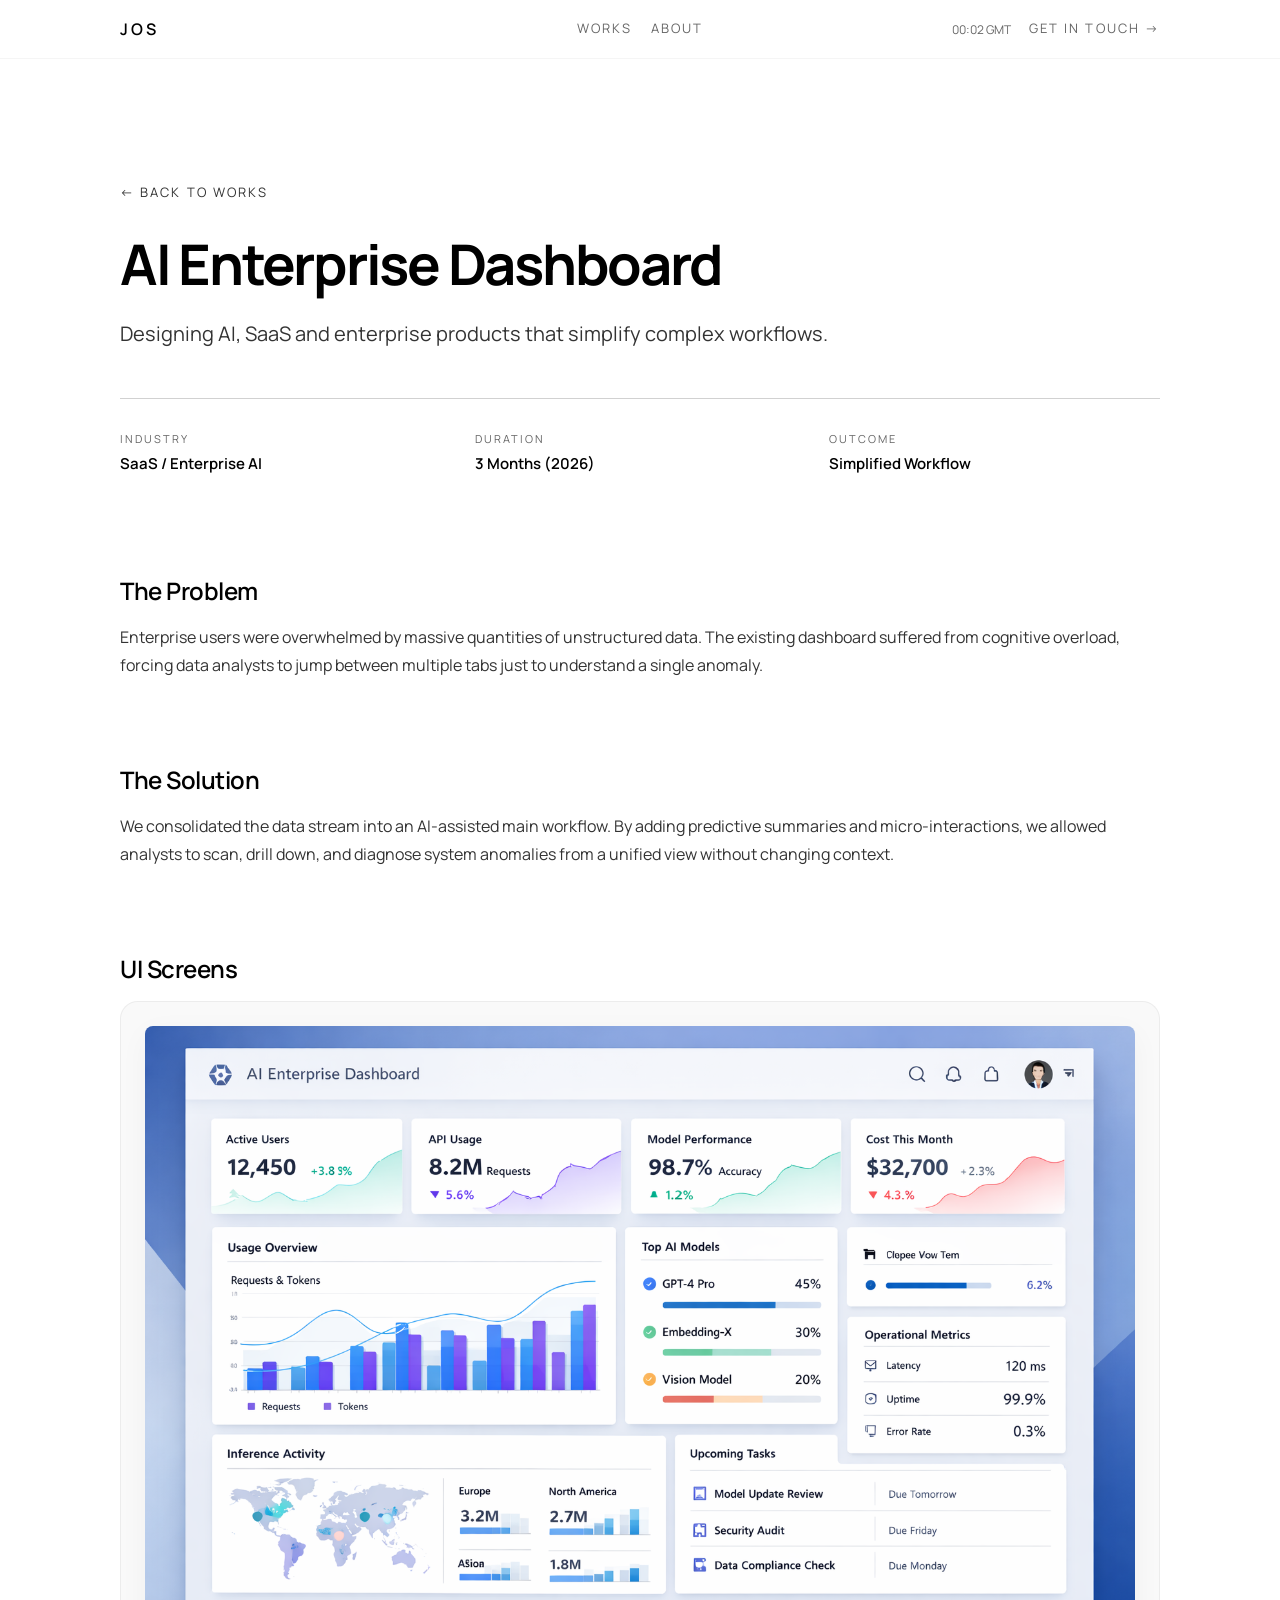
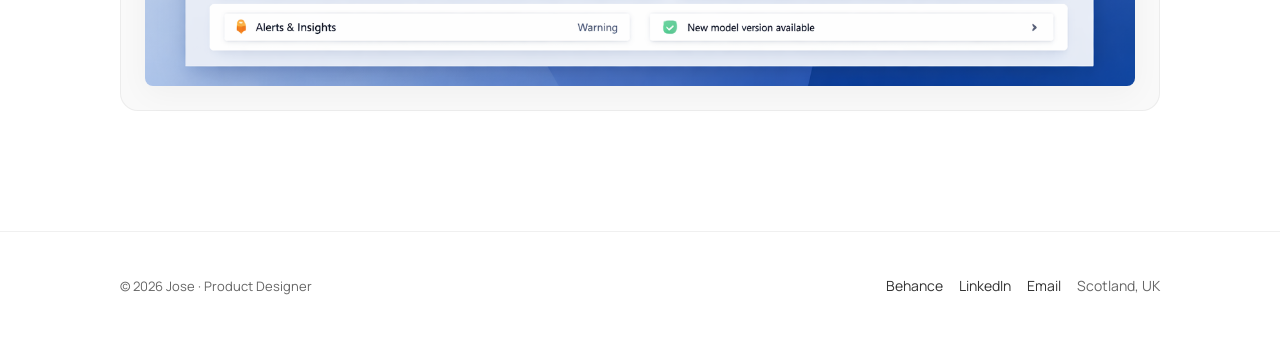
==== project_detail.html @ 350174ec "update: fixed layout and styles" ====
<!DOCTYPE html>
<html lang="en">
<head>
  <meta charset="UTF-8" />
  <meta name="viewport" content="width=device-width, initial-scale=1.0" />
  <title>Project Detail | Jos</title>
  
  <!-- Manrope font -->
  <link rel="preconnect" href="https://fonts.googleapis.com">
  <link rel="preconnect" href="https://fonts.gstatic.com" crossorigin>
  <link href="https://fonts.googleapis.com/css2?family=Manrope:wght@300;400;500;600;700;800&display=swap" rel="stylesheet">
  
  <link rel="stylesheet" href="style.css"/>
</head>
<body>

  <div class="cursor"></div>

  <!-- NAVIGATION -->
  <header class="site-header">
    <nav class="nav">
      <a href="index.html" class="nav__brand">JOS</a>
      <div class="nav__center">
        <a href="index.html#works" class="nav-link">WORKS</a>
        <a href="index.html#about" class="nav-link">ABOUT</a>
      </div>
      <div class="nav__right">
        <span class="nav__time" id="nav-time">18:53 GMT</span>
        <a href="index.html#contact" class="nav-link nav__cta">GET IN TOUCH →</a>
      </div>
    </nav>
  </header>

  <main>
    <!-- PROJECT HERO -->
    <section class="section" style="padding-top: 180px; padding-bottom: 40px;">
      <div class="container">
        <a href="index.html#works" style="font-size: 13px; text-transform: uppercase; letter-spacing: 0.16em; text-decoration: none; color: #333; display: inline-block; margin-bottom: 24px;">← Back to Works</a>
        
        <h1 style="font-size: clamp(36px, 6vw, 56px); font-weight: 700; letter-spacing: -0.04em; margin: 0 0 16px 0;">AI Enterprise Dashboard</h1>
        <p style="font-size: clamp(16px, 2.5vw, 20px); line-height: 1.6; color: #333; max-width: 720px; margin: 0 0 48px 0;">Designing AI, SaaS and enterprise products that simplify complex workflows.</p>
        
        <!-- Project Details Grid -->
        <div style="display: grid; grid-template-columns: repeat(auto-fit, minmax(150px, 1fr)); gap: 24px; border-top: 1px solid rgba(0,0,0,0.18); padding-top: 32px;">
          <div>
            <p style="font-size: 11px; text-transform: uppercase; letter-spacing: 0.18em; color: #666; margin: 0 0 6px 0;">INDUSTRY</p>
            <strong style="font-size: 15px; font-weight: 600;">SaaS / Enterprise AI</strong>
          </div>
          <div>
            <p style="font-size: 11px; text-transform: uppercase; letter-spacing: 0.18em; color: #666; margin: 0 0 6px 0;">DURATION</p>
            <strong style="font-size: 15px; font-weight: 600;">3 Months (2026)</strong>
          </div>
          <div>
            <p style="font-size: 11px; text-transform: uppercase; letter-spacing: 0.18em; color: #666; margin: 0 0 6px 0;">OUTCOME</p>
            <strong style="font-size: 15px; font-weight: 600;">Simplified Workflow</strong>
          </div>
        </div>
      </div>
    </section>

    <!-- CASE STUDY CONTENT -->
    <section class="section" style="padding-top: 40px;">
      <div class="container" style="max-width: var(--max-width); display: flex; flex-direction: column; gap: 48px; align-items: flex-start;">
        
        <div>
          <h2 style="font-size: 24px; font-weight: 600; letter-spacing: -0.02em; margin-bottom: 16px;">The Problem</h2>
          <p style="font-size: 16px; line-height: 1.75; color: #333;">Enterprise users were overwhelmed by massive quantities of unstructured data. The existing dashboard suffered from cognitive overload, forcing data analysts to jump between multiple tabs just to understand a single anomaly.</p>
        </div>

        <div>
          <h2 style="font-size: 24px; font-weight: 600; letter-spacing: -0.02em; margin-bottom: 16px;">The Solution</h2>
          <p style="font-size: 16px; line-height: 1.75; color: #333;">We consolidated the data stream into an AI-assisted main workflow. By adding predictive summaries and micro-interactions, we allowed analysts to scan, drill down, and diagnose system anomalies from a unified view without changing context.</p>
        </div>

        <div>
          <h2 style="font-size: 24px; font-weight: 600; letter-spacing: -0.02em; margin-bottom: 16px;">UI Screens</h2>
          <div style="background: #f9f9f9; padding: 24px; border-radius: 18px; border: 1px solid rgba(0,0,0,0.05); margin-top: 16px;">
            <img src="images/Copilot_20260717_152650.png" alt="UI Screen Layout" style="width: 100%; height: auto; display: block; border-radius: 8px; box-shadow: 0 8px 30px rgba(0,0,0,0.04);">
          </div>
        </div>

      </div>
    </section>
  </main>

  <!-- FOOTER -->
  <footer class="footer">
    <div class="container footer__inner">
      <p class="footer__text">© 2026 Jose · Product Designer</p>
      <div class="footer__social">
        <a href="#" class="footer__link">Behance</a>
        <a href="#" class="footer__link">LinkedIn</a>
        <a href="mailto:fxjoselin@gmail.com" class="footer__link">Email</a>
        <span class="footer__country">Scotland, UK</span>
      </div>
    </div>
  </footer>

  <script src="script.js"></script>
</body>
</html>
---- style.css ----
/* --------------------------------------------------
   ROOT VARIABLES — High Contrast + Gray Accents
-------------------------------------------------- */
:root {
  --bg: #ffffff;
  --text-primary: #000000;
  --text-secondary: #333333;
  --text-muted: #666666;
  --border: rgba(0, 0, 0, 0.08);
  --border-strong: rgba(0, 0, 0, 0.18);
  --card: #ffffff;

  --radius-card: 18px;
  --radius-pill: 999px;

  --shadow-soft: 0 18px 40px rgba(0, 0, 0, 0.08);

  --max-width: 1200px;
  --pad-desktop: 80px;
  --pad-tablet: 48px;
  --pad-mobile: 24px;

  --transition-fast: 160ms ease-out;
  --transition-med: 260ms ease-out;
}

/* --------------------------------------------------
   BASE
-------------------------------------------------- */
*,
*::before,
*::after {
  box-sizing: border-box;
}

html {
  scroll-behavior: smooth;
}

body {
  margin: 0;
  font-family: "Manrope", system-ui, sans-serif;
  background-color: var(--bg);
  color: var(--text-primary);
  -webkit-font-smoothing: antialiased;
}

/* --------------------------------------------------
   CUSTOM CURSOR
-------------------------------------------------- */
.cursor {
  position: fixed;
  width: 22px;
  height: 22px;
  border-radius: 50%;
  border: 1px solid rgba(0, 0, 0, 0.4);
  pointer-events: none;
  transform: translate(-50%, -50%);
  transition: transform 0.12s ease-out, width 0.12s ease-out, height 0.12s ease-out, border 0.12s ease-out;
  z-index: 9999;
  mix-blend-mode: difference;
}

/* --------------------------------------------------
   LAYOUT
-------------------------------------------------- */
.container {
  max-width: var(--max-width);
  margin: 0 auto;
  padding: 0 var(--pad-desktop);
}

.section {
  padding: 120px 0;
}

/* --------------------------------------------------
   NAVIGATION
-------------------------------------------------- */
.site-header {
  position: fixed;
  top: 0;
  left: 0;
  right: 0;
  background-color: rgba(255, 255, 255, 0.9);
  backdrop-filter: blur(16px);
  border-bottom: 1px solid rgba(0, 0, 0, 0.04);
  z-index: 1000;
}

.nav {
  max-width: var(--max-width);
  margin: 0 auto;
  padding: 18px var(--pad-desktop);
  display: flex;
  align-items: center;
  justify-content: space-between;
  position: relative;
}

.nav__center,
.nav__right {
  display: flex;
  align-items: center;
  gap: 18px;
}

.nav__center {
  position: absolute;
  left: 50%;
  top: 50%;
  transform: translate(-50%, -50%);
}

.nav__brand {
  font-size: 16px;
  font-weight: 600;
  letter-spacing: 0.18em;
  text-transform: uppercase;
  text-decoration: none;
  color: var(--text-primary);
}

.nav-link {
  font-size: 13px;
  letter-spacing: 0.16em;
  text-transform: uppercase;
  text-decoration: none;
  color: var(--text-muted);
  position: relative;
  padding-bottom: 2px;
  transition: color var(--transition-fast);
}

.nav-link::after {
  content: "";
  position: absolute;
  left: 0;
  bottom: -4px;
  width: 0;
  height: 1px;
  background-color: var(--text-primary);
  transition: width var(--transition-med);
}

.nav-link:hover {
  color: var(--text-primary);
}

.nav-link:hover::after {
  width: 100%;
}

.nav-link--cta {
  color: var(--text-primary);
}

.nav__time {
  font-size: 12px;
  color: var(--text-muted);
}

/* Mobile Dropdown Custom Adjustments */
.nav__toggle {
  display: none;
  width: 40px;
  height: 40px;
  border-radius: 999px;
  border: 1px solid var(--border);
  background-color: transparent;
  align-items: center;
  justify-content: center;
  gap: 6px;
  flex-direction: column;
  cursor: pointer;
  transition: border-color var(--transition-fast), transform var(--transition-fast);
}

.nav__toggle:hover {
  border-color: rgba(0, 0, 0, 0.3);
}

.nav__toggle span {
  width: 18px;
  height: 2px;
  background-color: var(--text-primary);
  transition: transform var(--transition-fast), opacity var(--transition-fast);
}

.nav__toggle--open span:first-child {
  transform: translateY(7px) rotate(45deg);
}

.nav__toggle--open span:nth-child(2) {
  opacity: 0;
}

.nav__toggle--open span:last-child {
  transform: translateY(-7px) rotate(-45deg);
}

/* FIXED DROPDOWN POSITION & BACKGROUND FIX */
.nav__overlay {
  position: absolute;
  top: 100%;
  left: 0;
  right: 0;
  background-color: #ffffff;
  border-bottom: 1px solid rgba(0, 0, 0, 0.08);
  box-shadow: 0 15px 30px rgba(0, 0, 0, 0.06);
  opacity: 0;
  pointer-events: none;
  transform: translateY(-10px);
  transition: opacity var(--transition-med), transform var(--transition-med);
  z-index: 1000;
  display: flex;
  align-items: center;
  justify-content: center;
  padding: 40px var(--pad-mobile);
}

.nav__overlay--open {
  opacity: 1;
  pointer-events: auto;
  transform: translateY(0);
}

.nav__overlay ul {
  list-style: none;
  padding: 0;
  margin: 0;
  display: flex;
  flex-direction: column;
  gap: 20px;
  text-align: center;
}

.nav__overlay li a {
  display: inline-block;
  font-size: 14px;
  font-weight: 700;
  letter-spacing: 0.28em;
  text-transform: uppercase;
  text-decoration: none;
  color: var(--text-primary);
  padding: 8px 14px;
}

.nav__overlay li a:hover {
  color: var(--text-secondary);
}

@media (max-width: 1024px) {
  .nav { padding: 18px var(--pad-tablet); }
}

@media (max-width: 768px) {
  .nav { padding: 18px var(--pad-mobile); }
  .nav__center, .nav__time, .nav__cta { display: none; }
  .nav__toggle { display: flex; }
  .nav__right { gap: 12px; }
}

/* --------------------------------------------------
   HERO
-------------------------------------------------- */
.hero {
  padding-top: 160px;
}

.hero__grid {
  display: flex;
  flex-direction: column;
  gap: 24px;
  align-items: center;
}

.hero__content {
  text-align: center;
}

.hero__title {
  font-size: clamp(72px, 10vw, 96px);
  font-weight: 800;
  letter-spacing: -0.06em;
  margin: 0;
  text-transform: uppercase;
  color: var(--text-primary);
}

.hero__role {
  font-size: 24px;
  font-weight: 500;
  color: var(--text-secondary);
  margin: -6px 0 0 0;
}

.hero__subtitle {
  font-size: 18px;
  line-height: 1.7;
  color: var(--text-secondary);
  max-width: 520px;
  margin-top: 12px;
}

/* --------------------------------------------------
   PROJECT CARDS BELOW HERO
-------------------------------------------------- */
.works__grid {
  display: grid;
  grid-template-columns: repeat(2, minmax(0, 1fr));
  gap: 24px;
}

.work-card-wrapper {
  text-decoration: none;
  color: inherit;
  display: block;
}

.work-card {
  background-color: var(--card);
  border-radius: var(--radius-card);
  border: 1px solid var(--border);
  padding: 0;
  box-shadow: var(--shadow-soft);
  transition: transform var(--transition-med), box-shadow var(--transition-med);
}

.work-card-wrapper:hover .work-card {
  transform: translateY(-6px);
  box-shadow: 0 24px 60px rgba(0, 0, 0, 0.12);
}

.work-card__meta {
  padding: 16px;
}

.work-card__title {
  font-size: 16px;
  font-weight: 600;
}

.work-card__footer {
  padding: 0 16px 16px;
}

.work-card__tag {
  display: inline-block;
  font-size: 12px;
  text-transform: uppercase;
  letter-spacing: 0.16em;
  color: var(--text-muted);
}

.work-card__image-wrapper {
  border-radius: 14px;
  overflow: hidden;
  margin: 0 16px;
}

.work-card__image {
  display: block;
  width: 100%;
  height: 280px;
  object-fit: cover;
  filter: grayscale(0.7);
  transition: transform var(--transition-med), filter var(--transition-med);
}

.work-card-wrapper:hover .work-card__image {
  transform: scale(1.03);
  filter: grayscale(0);
}

/* --------------------------------------------------
   ABOUT SECTION
-------------------------------------------------- */
.about__grid {
  display: grid;
  grid-template-columns: 5fr 7fr;
  gap: 64px;
}

.about__portrait-card {
  background-color: var(--card);
  border-radius: var(--radius-card);
  border: 1px solid var(--border);
  padding: 1px;
  box-shadow: var(--shadow-soft);
}

.about__portrait {
  width: 100%;
  height: 420px;
  object-fit: cover;
  border-radius: 14px;
}

.about__label {
  font-size: 13px;
  letter-spacing: 0.18em;
  text-transform: uppercase;
  color: var(--text-muted);
}

.about__title {
  font-size: 28px;
  font-weight: 600;
  letter-spacing: -0.02em;
  margin: 12px 0;
}

.about__body {
  font-size: 16px;
  line-height: 1.7;
  color: var(--text-secondary);
  max-width: 520px;
}

.about__link {
  display: inline-block;
  margin-top: 16px;
  font-size: 14px;
  text-decoration: none;
  text-transform: uppercase;
  letter-spacing: 0.16em;
  color: var(--text-primary);
}

.about__meta-row {
  display: flex;
  gap: 48px;
  margin-top: 32px;
}

.about__meta-block {
  flex: 1;
}

.about__meta-label {
  font-size: 13px;
  text-transform: uppercase;
  letter-spacing: 0.16em;
  color: var(--text-muted);
  margin-bottom: 8px;
}

.about__meta-list {
  list-style: none;
  padding: 0;
  margin: 0;
}

.about__meta-list li {
  font-size: 15px;
  color: var(--text-secondary);
  margin-bottom: 4px;
}

@media (max-width: 800px) {
  .about__grid { grid-template-columns: 1fr; }
  .about__meta-row { flex-direction: column; gap: 20px; }
}

/* --------------------------------------------------
   CONTACT & BUTTONS
-------------------------------------------------- */
.contact__grid {
  display: grid;
  grid-template-columns: 6fr 6fr;
  gap: 64px;
  align-items: center;
}

.contact__title {
  font-size: 32px;
  font-weight: 600;
  letter-spacing: -0.02em;
}

.contact__right {
  display: flex;
  justify-content: center;
}

.btn {
  display: inline-flex;
  align-items: center;
  justify-content: center;
  height: 48px;
  padding: 0 26px;
  border-radius: var(--radius-pill);
  font-size: 13px;
  font-weight: 600;
  letter-spacing: 0.16em;
  text-transform: uppercase;
  background-color: var(--text-primary);
  color: #ffffff;
  text-decoration: none;
  transition: transform var(--transition-med), box-shadow var(--transition-med);
}

.btn:hover {
  transform: translateY(-3px);
  box-shadow: 0 24px 60px rgba(0, 0, 0, 0.22);
}

@media (max-width: 800px) {
  .contact__grid { grid-template-columns: 1fr; gap: 32px; }
}

/* --------------------------------------------------
   FOOTER
-------------------------------------------------- */
.footer {
  border-top: 1px solid rgba(0, 0, 0, 0.06);
  padding: 32px 0;
}

.footer__inner {
  display: flex;
  align-items: center;
  justify-content: space-between;
}

.footer__text {
  font-size: 13px;
  color: var(--text-muted);
}

.footer__social {
  display: flex;
  gap: 16px;
  align-items: center;
}

.footer__link {
  font-size: 14px;
  color: var(--text-secondary);
  text-decoration: none;
}

.footer__link:hover {
  color: var(--text-primary);
}

.footer__country {
  font-size: 14px;
  color: var(--text-muted);
}

.footer__top {
  border-radius: var(--radius-pill);
  border: 1px solid var(--border);
  background-color: transparent;
  color: var(--text-secondary);
  font-size: 13px;
  letter-spacing: 0.16em;
  text-transform: uppercase;
  padding: 8px 16px;
  cursor: pointer;
}

.footer__top:hover {
  border-color: var(--border-strong);
  background-color: rgba(0, 0, 0, 0.04);
}

@media (max-width: 768px) {
  .footer__inner { flex-direction: column; align-items: flex-start; gap: 16px; }
}

/* --------------------------------------------------
   ANIMATION INITIAL STATES
-------------------------------------------------- */
[data-animate="section"] .fade-up,
[data-animate="section"] .fade-in,
[data-animate="section"] .image-reveal {
  opacity: 0;
  transform: translateY(24px);
}

[data-animate="section"] .image-reveal img {
  transform: scale(1.03);
}

/* --------------------------------------------------
   RESPONSIVE CONTAINERS
-------------------------------------------------- */
@media (max-width: 1024px) {
  .container { padding: 0 var(--pad-tablet); }
  .works__grid { grid-template-columns: 1fr; }
}
@media (max-width: 768px) {
  .container { padding: 0 var(--pad-mobile); }
  .section { padding: 100px 0; }
}
@media (max-width: 480px) {
  .hero__title { font-size: 64px; }
}
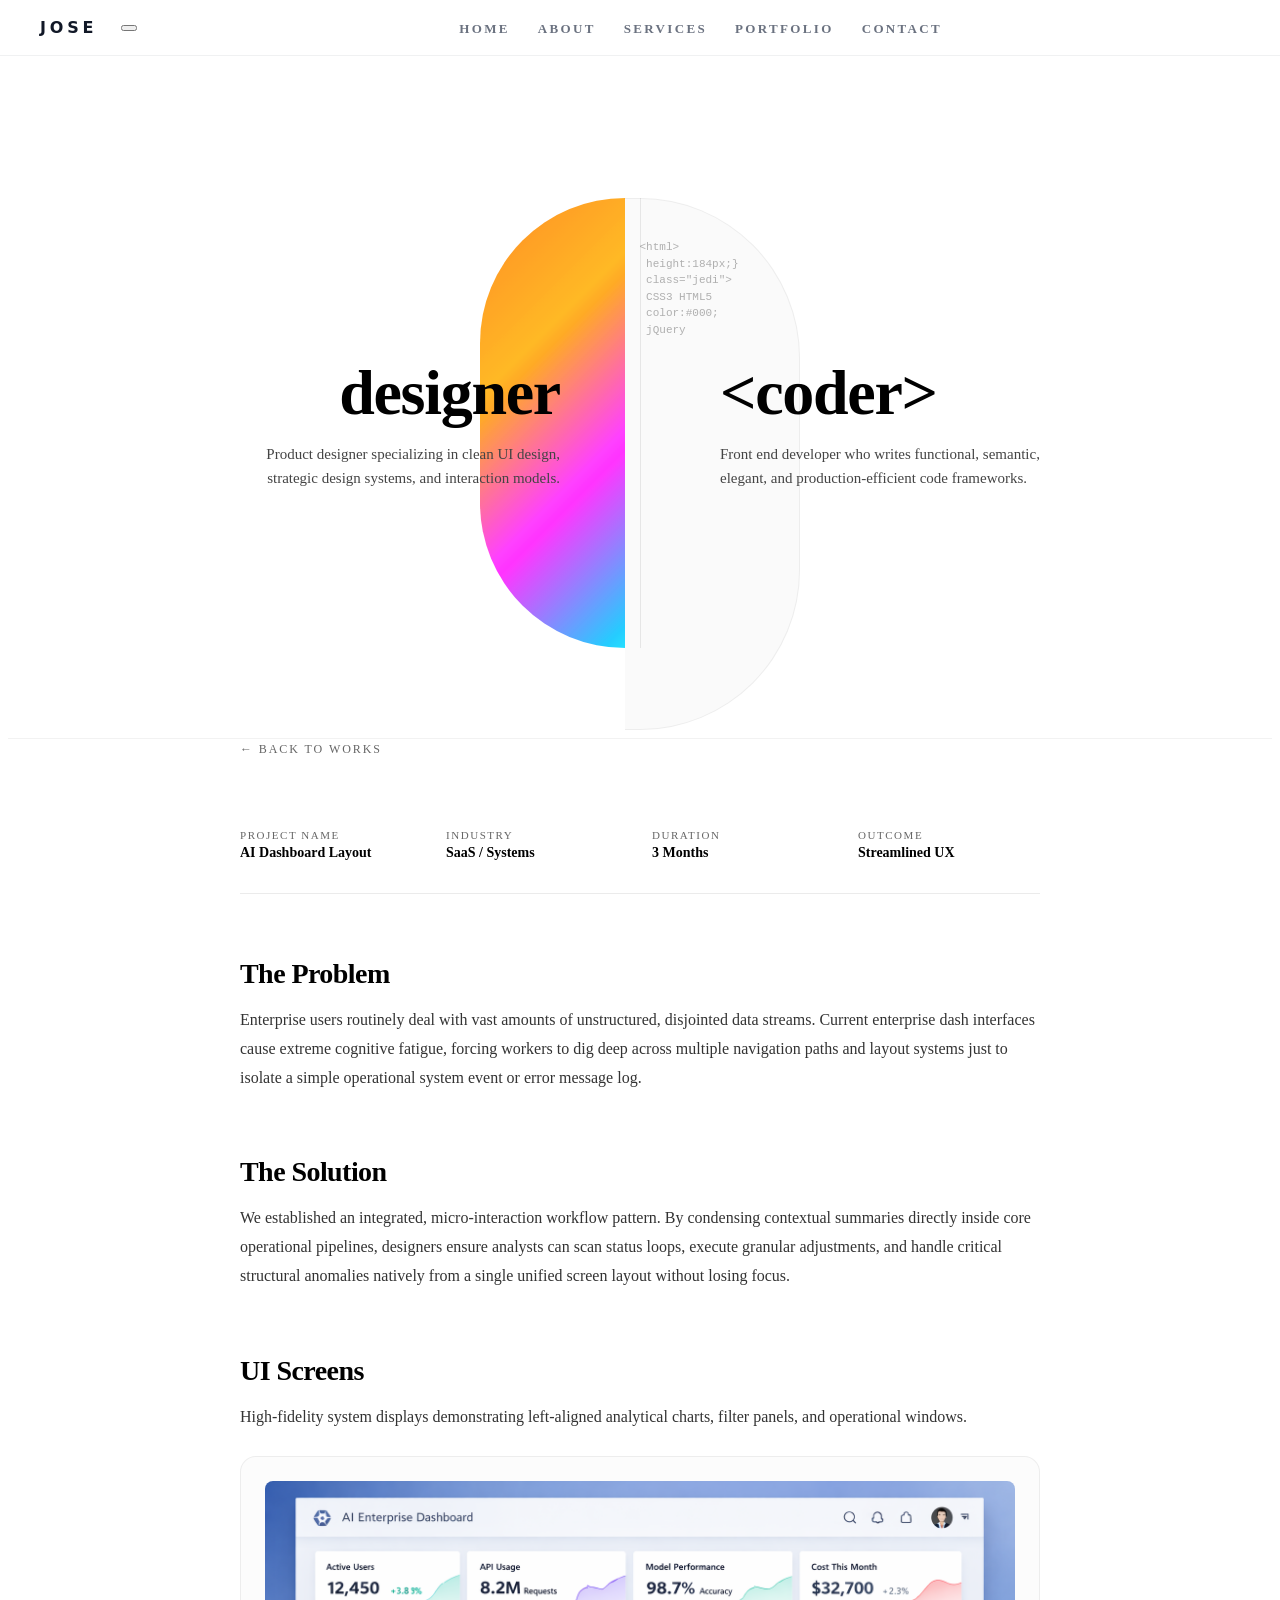
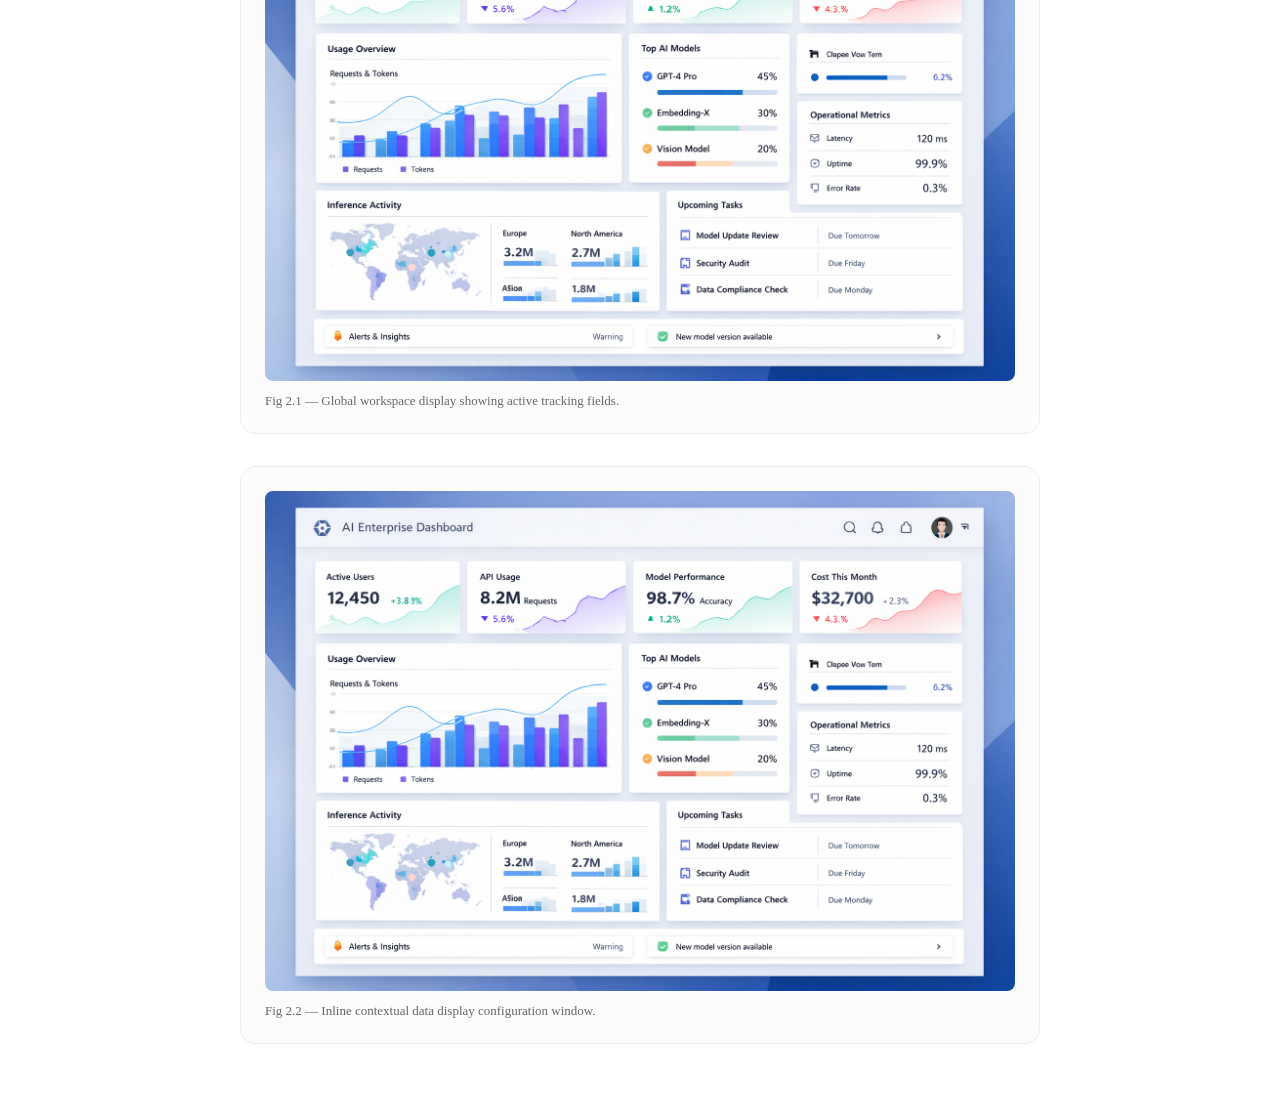
==== commit 53b38c5b: "update" ====
--- a/project_detail.html
+++ b/project_detail.html
@@ -11,6 +11,254 @@
   <link href="https://fonts.googleapis.com/css2?family=Manrope:wght@300;400;500;600;700;800&display=swap" rel="stylesheet">
   
   <link rel="stylesheet" href="style.css"/>
+
+  <style>
+    /* --------------------------------------------------
+       SPLIT HERO SECTION CUSTOM STYLES
+    -------------------------------------------------- */
+    .split-hero {
+      position: relative;
+      width: 100%;
+      min-height: 70vh;
+      display: flex;
+      align-items: center;
+      background-color: #ffffff;
+      padding-top: 100px;
+      overflow: hidden;
+      border-bottom: 1px solid rgba(0, 0, 0, 0.05);
+    }
+
+    .split-hero__container {
+      display: grid;
+      grid-template-columns: 1fr 1fr;
+      width: 100%;
+      height: 100%;
+      position: relative;
+    }
+
+    /* Sides Base Layout */
+    .split-side {
+      display: flex;
+      flex-direction: column;
+      justify-content: center;
+      padding: 60px 40px;
+      position: relative;
+      z-index: 2;
+    }
+
+    .split-side--left {
+      align-items: flex-end;
+      text-align: right;
+      padding-right: 80px;
+    }
+
+    .split-side--right {
+      align-items: flex-start;
+      text-align: left;
+      padding-left: 80px;
+    }
+
+    /* Content Styling */
+    .split-side h1 {
+      font-size: clamp(36px, 5vw, 64px);
+      font-weight: 800;
+      margin: 0 0 12px 0;
+      letter-spacing: -0.02em;
+      color: #000000;
+    }
+
+    .split-side p {
+      font-size: 15px;
+      line-height: 1.6;
+      color: #444444;
+      max-width: 340px;
+      margin: 0;
+    }
+
+    /* Center Graphics Assembly (Replacing the Face) */
+    .split-center-graphic {
+      position: absolute;
+      left: 50%;
+      top: 50%;
+      transform: translate(-50%, -50%);
+      width: 320px;
+      height: 450px;
+      z-index: 1;
+      pointer-events: none;
+      display: flex;
+    }
+
+    /* Center line split divider */
+    .split-center-graphic::after {
+      content: '';
+      position: absolute;
+      left: 50%;
+      top: 0;
+      width: 1px;
+      height: 100%;
+      background: rgba(0, 0, 0, 0.08);
+      z-index: 5;
+    }
+
+    .graphic-half {
+      width: 50%;
+      height: 100%;
+      overflow: hidden;
+      position: relative;
+    }
+
+    /* Designer Side Graphic - Abstract Art */
+    .graphic-half--left {
+      background: linear-gradient(135deg, #ff7b00, #ffae00, #e81cff, #00d2ff);
+      border-top-left-radius: 160px;
+      border-bottom-left-radius: 160px;
+      opacity: 0.85;
+      filter: saturate(1.2);
+    }
+
+    /* Coder Side Graphic - Clean Minimalist Code Snippet */
+    .graphic-half--right {
+      background: #fafafa;
+      border-top-right-radius: 160px;
+      border-bottom-right-radius: 160px;
+      border: 1px solid rgba(0, 0, 0, 0.05);
+      border-left: none;
+      padding: 40px 15px;
+      font-family: monospace;
+      font-size: 11px;
+      line-height: 1.5;
+      color: #666666;
+    }
+
+    .graphic-half--right pre {
+      margin: 0;
+      opacity: 0.5;
+    }
+
+    /* --------------------------------------------------
+       CASE STUDY (STRICT LEFT ALIGNMENT)
+    -------------------------------------------------- */
+    .case-container {
+      max-width: 800px;
+      margin: 0 auto;
+      padding: 80px var(--pad-desktop);
+      text-align: left;
+    }
+
+    .back-to-home {
+      display: inline-block;
+      font-size: 12px;
+      text-transform: uppercase;
+      letter-spacing: 0.16em;
+      text-decoration: none;
+      color: #666;
+      margin-bottom: 40px;
+    }
+
+    .case-block {
+      margin-bottom: 64px;
+      text-align: left;
+    }
+
+    .case-block h2 {
+      font-size: 28px;
+      font-weight: 700;
+      letter-spacing: -0.02em;
+      margin: 0 0 16px 0;
+      color: #000000;
+    }
+
+    .case-block p {
+      font-size: 16px;
+      line-height: 1.8;
+      color: #333333;
+      margin: 0;
+    }
+
+    /* Meta bar */
+    .case-meta-strip {
+      display: grid;
+      grid-template-columns: repeat(4, 1fr);
+      gap: 24px;
+      padding: 32px 0;
+      border-bottom: 1px solid rgba(0,0,0,0.08);
+      margin-bottom: 64px;
+    }
+
+    .meta-box {
+      display: flex;
+      flex-direction: column;
+      gap: 4px;
+    }
+
+    .meta-box span {
+      font-size: 11px;
+      text-transform: uppercase;
+      letter-spacing: 0.14em;
+      color: #666;
+    }
+
+    .meta-box strong {
+      font-size: 14px;
+      font-weight: 600;
+      color: #000;
+    }
+
+    /* UI Screens */
+    .ui-showcase {
+      display: flex;
+      flex-direction: column;
+      gap: 32px;
+      margin-top: 24px;
+    }
+
+    .ui-frame {
+      background: #fcfcfc;
+      border: 1px solid rgba(0,0,0,0.06);
+      padding: 24px;
+      border-radius: 16px;
+    }
+
+    .ui-frame img {
+      width: 100%;
+      height: auto;
+      display: block;
+      border-radius: 8px;
+    }
+
+    .ui-frame-caption {
+      display: block;
+      margin-top: 12px;
+      font-size: 13px;
+      color: #666;
+    }
+
+    /* Responsive Handling */
+    @media (max-width: 900px) {
+      .split-hero__container {
+        grid-template-columns: 1fr;
+      }
+      .split-side--left {
+        align-items: center;
+        text-align: center;
+        padding-right: 40px;
+      }
+      .split-side--right {
+        align-items: center;
+        text-align: center;
+        padding-left: 40px;
+      }
+      .split-center-graphic {
+        display: none; /* Hides graphic overlay nicely on tablet/mobile */
+      }
+      .case-meta-strip {
+        grid-template-columns: 1fr 1fr;
+      }
+      .case-container {
+        padding: 40px var(--pad-mobile);
+      }
+    }
+  </style>
 </head>
 <body>
 
@@ -18,83 +266,127 @@
 
   <!-- NAVIGATION -->
   <header class="site-header">
-    <nav class="nav">
-      <a href="index.html" class="nav__brand">JOS</a>
-      <div class="nav__center">
-        <a href="index.html#works" class="nav-link">WORKS</a>
-        <a href="index.html#about" class="nav-link">ABOUT</a>
-      </div>
-      <div class="nav__right">
-        <span class="nav__time" id="nav-time">18:53 GMT</span>
-        <a href="index.html#contact" class="nav-link nav__cta">GET IN TOUCH →</a>
+    <nav class="main-nav" role="navigation" aria-label="Main navigation">
+      <a href="index.html" class="main-nav__brand">JOSE</a>
+      <button class="hamburger" aria-expanded="false" aria-label="Toggle menu">
+        <span class="bar"></span>
+        <span class="bar"></span>
+        <span class="bar"></span>
+      </button>
+      <div class="main-nav__menu-wrapper" aria-hidden="true">
+        <ul class="main-nav__menu">
+          <li><a href="index.html">Home</a></li>
+          <li><a href="#">About</a></li>
+          <li><a href="#">Services</a></li>
+          <li><a href="#">Portfolio</a></li>
+          <li><a href="#">Contact</a></li>
+        </ul>
       </div>
     </nav>
   </header>
 
   <main>
-    <!-- PROJECT HERO -->
-    <section class="section" style="padding-top: 180px; padding-bottom: 40px;">
-      <div class="container">
-        <a href="index.html#works" style="font-size: 13px; text-transform: uppercase; letter-spacing: 0.16em; text-decoration: none; color: #333; display: inline-block; margin-bottom: 24px;">← Back to Works</a>
+    
+    <!-- THE VISUAL CONCEPT SPLIT HERO -->
+    <section class="split-hero">
+      <div class="split-hero__container">
         
-        <h1 style="font-size: clamp(36px, 6vw, 56px); font-weight: 700; letter-spacing: -0.04em; margin: 0 0 16px 0;">AI Enterprise Dashboard</h1>
-        <p style="font-size: clamp(16px, 2.5vw, 20px); line-height: 1.6; color: #333; max-width: 720px; margin: 0 0 48px 0;">Designing AI, SaaS and enterprise products that simplify complex workflows.</p>
-        
-        <!-- Project Details Grid -->
-        <div style="display: grid; grid-template-columns: repeat(auto-fit, minmax(150px, 1fr)); gap: 24px; border-top: 1px solid rgba(0,0,0,0.18); padding-top: 32px;">
-          <div>
-            <p style="font-size: 11px; text-transform: uppercase; letter-spacing: 0.18em; color: #666; margin: 0 0 6px 0;">INDUSTRY</p>
-            <strong style="font-size: 15px; font-weight: 600;">SaaS / Enterprise AI</strong>
-          </div>
-          <div>
-            <p style="font-size: 11px; text-transform: uppercase; letter-spacing: 0.18em; color: #666; margin: 0 0 6px 0;">DURATION</p>
-            <strong style="font-size: 15px; font-weight: 600;">3 Months (2026)</strong>
-          </div>
-          <div>
-            <p style="font-size: 11px; text-transform: uppercase; letter-spacing: 0.18em; color: #666; margin: 0 0 6px 0;">OUTCOME</p>
-            <strong style="font-size: 15px; font-weight: 600;">Simplified Workflow</strong>
-          </div>
-        </div>
+        <!-- Left Side: Designer -->
+        <div class="split-side split-side--left">
+          <h1>designer</h1>
+          <p>Product designer specializing in clean UI design, strategic design systems, and interaction models.</p>
+        </div>
+
+        <!-- Center Shared Asset -->
+        <div class="split-center-graphic">
+          <div class="graphic-half graphic-half--left"></div>
+          <div class="graphic-half graphic-half--right">
+<pre>
+&lt;html&gt;
+ height:184px;}
+ class="jedi"&gt;
+ CSS3 HTML5
+ color:#000;
+ jQuery
+</pre>
+          </div>
+        </div>
+
+        <!-- Right Side: Coder -->
+        <div class="split-side split-side--right">
+          <h1>&lt;coder&gt;</h1>
+          <p>Front end developer who writes functional, semantic, elegant, and production-efficient code frameworks.</p>
+        </div>
+
       </div>
     </section>
 
-    <!-- CASE STUDY CONTENT -->
-    <section class="section" style="padding-top: 40px;">
-      <div class="container" style="max-width: var(--max-width); display: flex; flex-direction: column; gap: 48px; align-items: flex-start;">
+    <!-- METADATA & CASE STUDY SECTION (Left Aligned) -->
+    <section class="case-content">
+      <div class="case-container">
         
-        <div>
-          <h2 style="font-size: 24px; font-weight: 600; letter-spacing: -0.02em; margin-bottom: 16px;">The Problem</h2>
-          <p style="font-size: 16px; line-height: 1.75; color: #333;">Enterprise users were overwhelmed by massive quantities of unstructured data. The existing dashboard suffered from cognitive overload, forcing data analysts to jump between multiple tabs just to understand a single anomaly.</p>
-        </div>
-
-        <div>
-          <h2 style="font-size: 24px; font-weight: 600; letter-spacing: -0.02em; margin-bottom: 16px;">The Solution</h2>
-          <p style="font-size: 16px; line-height: 1.75; color: #333;">We consolidated the data stream into an AI-assisted main workflow. By adding predictive summaries and micro-interactions, we allowed analysts to scan, drill down, and diagnose system anomalies from a unified view without changing context.</p>
-        </div>
-
-        <div>
-          <h2 style="font-size: 24px; font-weight: 600; letter-spacing: -0.02em; margin-bottom: 16px;">UI Screens</h2>
-          <div style="background: #f9f9f9; padding: 24px; border-radius: 18px; border: 1px solid rgba(0,0,0,0.05); margin-top: 16px;">
-            <img src="images/Copilot_20260717_152650.png" alt="UI Screen Layout" style="width: 100%; height: auto; display: block; border-radius: 8px; box-shadow: 0 8px 30px rgba(0,0,0,0.04);">
+        <a href="index.html#works" class="back-to-home">← Back to Works</a>
+
+        <!-- Project Overview Metadata Row -->
+        <div class="case-meta-strip">
+          <div class="meta-box">
+            <span>Project Name</span>
+            <strong>AI Dashboard Layout</strong>
+          </div>
+          <div class="meta-box">
+            <span>Industry</span>
+            <strong>SaaS / Systems</strong>
+          </div>
+          <div class="meta-box">
+            <span>Duration</span>
+            <strong>3 Months</strong>
+          </div>
+          <div class="meta-box">
+            <span>Outcome</span>
+            <strong>Streamlined UX</strong>
+          </div>
+        </div>
+
+        <!-- PROBLEM BLOCK -->
+        <div class="case-block">
+          <h2>The Problem</h2>
+          <p>
+            Enterprise users routinely deal with vast amounts of unstructured, disjointed data streams. Current enterprise dash interfaces cause extreme cognitive fatigue, forcing workers to dig deep across multiple navigation paths and layout systems just to isolate a simple operational system event or error message log.
+          </p>
+        </div>
+
+        <!-- SOLUTION BLOCK -->
+        <div class="case-block">
+          <h2>The Solution</h2>
+          <p>
+            We established an integrated, micro-interaction workflow pattern. By condensing contextual summaries directly inside core operational pipelines, designers ensure analysts can scan status loops, execute granular adjustments, and handle critical structural anomalies natively from a single unified screen layout without losing focus.
+          </p>
+        </div>
+
+        <!-- UI SCREENS SHOWCASE -->
+        <div class="case-block">
+          <h2>UI Screens</h2>
+          <p>High-fidelity system displays demonstrating left-aligned analytical charts, filter panels, and operational windows.</p>
+          
+          <div class="ui-showcase">
+            
+            <div class="ui-frame">
+              <img src="images/Copilot_20260717_152650.png" alt="System view framework">
+              <span class="ui-frame-caption">Fig 2.1 — Global workspace display showing active tracking fields.</span>
+            </div>
+
+            <div class="ui-frame">
+              <img src="images/Copilot_20260717_152650.png" alt="Modal focus architecture">
+              <span class="ui-frame-caption">Fig 2.2 — Inline contextual data display configuration window.</span>
+            </div>
+
           </div>
         </div>
 
       </div>
     </section>
+
   </main>
-
-  <!-- FOOTER -->
-  <footer class="footer">
-    <div class="container footer__inner">
-      <p class="footer__text">© 2026 Jose · Product Designer</p>
-      <div class="footer__social">
-        <a href="#" class="footer__link">Behance</a>
-        <a href="#" class="footer__link">LinkedIn</a>
-        <a href="mailto:fxjoselin@gmail.com" class="footer__link">Email</a>
-        <span class="footer__country">Scotland, UK</span>
-      </div>
-    </div>
-  </footer>
 
   <script src="script.js"></script>
 </body>
--- a/style.css
+++ b/style.css
@@ -1,601 +1,126 @@
-/* --------------------------------------------------
-   ROOT VARIABLES — High Contrast + Gray Accents
--------------------------------------------------- */
-:root {
-  --bg: #ffffff;
-  --text-primary: #000000;
-  --text-secondary: #333333;
-  --text-muted: #666666;
-  --border: rgba(0, 0, 0, 0.08);
-  --border-strong: rgba(0, 0, 0, 0.18);
-  --card: #ffffff;
-
-  --radius-card: 18px;
-  --radius-pill: 999px;
-
-  --shadow-soft: 0 18px 40px rgba(0, 0, 0, 0.08);
-
-  --max-width: 1200px;
-  --pad-desktop: 80px;
-  --pad-tablet: 48px;
-  --pad-mobile: 24px;
-
-  --transition-fast: 160ms ease-out;
-  --transition-med: 260ms ease-out;
-}
-
-/* --------------------------------------------------
-   BASE
--------------------------------------------------- */
-*,
-*::before,
-*::after {
-  box-sizing: border-box;
-}
-
-html {
-  scroll-behavior: smooth;
-}
-
-body {
-  margin: 0;
-  font-family: "Manrope", system-ui, sans-serif;
-  background-color: var(--bg);
-  color: var(--text-primary);
-  -webkit-font-smoothing: antialiased;
-}
-
-/* --------------------------------------------------
-   CUSTOM CURSOR
--------------------------------------------------- */
-.cursor {
-  position: fixed;
-  width: 22px;
-  height: 22px;
-  border-radius: 50%;
-  border: 1px solid rgba(0, 0, 0, 0.4);
-  pointer-events: none;
-  transform: translate(-50%, -50%);
-  transition: transform 0.12s ease-out, width 0.12s ease-out, height 0.12s ease-out, border 0.12s ease-out;
-  z-index: 9999;
-  mix-blend-mode: difference;
-}
-
-/* --------------------------------------------------
-   LAYOUT
--------------------------------------------------- */
-.container {
-  max-width: var(--max-width);
-  margin: 0 auto;
-  padding: 0 var(--pad-desktop);
-}
-
-.section {
-  padding: 120px 0;
-}
-
-/* --------------------------------------------------
-   NAVIGATION
--------------------------------------------------- */
+/* ------------------------------
+   GLOBAL NAV
+------------------------------ */
 .site-header {
   position: fixed;
   top: 0;
   left: 0;
   right: 0;
-  background-color: rgba(255, 255, 255, 0.9);
-  backdrop-filter: blur(16px);
-  border-bottom: 1px solid rgba(0, 0, 0, 0.04);
   z-index: 1000;
+  background: rgba(255,255,255,0.98);
+  border-bottom: 1px solid rgba(15,23,42,0.06);
 }
 
-.nav {
-  max-width: var(--max-width);
+.main-nav {
+  max-width: 1200px;
   margin: 0 auto;
-  padding: 18px var(--pad-desktop);
+  padding: 18px 40px;
   display: flex;
   align-items: center;
   justify-content: space-between;
-  position: relative;
+  gap: 24px;
 }
 
-.nav__center,
-.nav__right {
-  display: flex;
-  align-items: center;
-  gap: 18px;
+.main-nav__left { display:flex; align-items:center; justify-content:flex-start; min-width:160px }
+.main-nav__brand { color:#111827; font-weight:800; letter-spacing:0.24em; text-transform:uppercase; font-family: 'Inter', system-ui, sans-serif; text-decoration:none }
+
+.main-nav__menu-wrapper { flex:1; display:flex; align-items:center; justify-content:center }
+.main-nav__menu { list-style:none; margin:0; padding:0; display:flex; gap:28px; align-items:center }
+.main-nav__menu a { color:#6b7280; text-decoration:none; font-weight:600; letter-spacing:0.18em; text-transform:uppercase; font-size:13px; transition:color 180ms ease }
+.main-nav__menu a:hover { color:#111827 }
+
+.main-nav__actions { display:flex; align-items:center; gap:16px; justify-content:flex-end; min-width:220px }
+.main-nav__time { color:#6b7280; font-size:13px; letter-spacing:0.12em; text-transform:uppercase }
+.main-nav__cta { color:#111827; font-weight:700; text-decoration:none; letter-spacing:0.12em; text-transform:uppercase }
+
+@media (max-width: 768px) {
+  .main-nav { padding: 12px 20px; }
+  .main-nav__left { justify-content:flex-start }
+  .main-nav__menu-wrapper { order: 3 }
+  .main-nav__menu { gap: 18px; }
+  .main-nav__actions { order: 2; min-width: auto }
+  .main-nav__menu a, .main-nav__cta, .main-nav__time { font-size: 14px }
 }
 
-.nav__center {
-  position: absolute;
-  left: 50%;
-  top: 50%;
-  transform: translate(-50%, -50%);
-}
-
-.nav__brand {
-  font-size: 16px;
-  font-weight: 600;
-  letter-spacing: 0.18em;
-  text-transform: uppercase;
-  text-decoration: none;
-  color: var(--text-primary);
-}
-
-.nav-link {
-  font-size: 13px;
-  letter-spacing: 0.16em;
-  text-transform: uppercase;
-  text-decoration: none;
-  color: var(--text-muted);
-  position: relative;
-  padding-bottom: 2px;
-  transition: color var(--transition-fast);
-}
-
-.nav-link::after {
-  content: "";
-  position: absolute;
-  left: 0;
-  bottom: -4px;
-  width: 0;
-  height: 1px;
-  background-color: var(--text-primary);
-  transition: width var(--transition-med);
-}
-
-.nav-link:hover {
-  color: var(--text-primary);
-}
-
-.nav-link:hover::after {
-  width: 100%;
-}
-
-.nav-link--cta {
-  color: var(--text-primary);
-}
-
-.nav__time {
-  font-size: 12px;
-  color: var(--text-muted);
-}
-
-/* Mobile Dropdown Custom Adjustments */
-.nav__toggle {
-  display: none;
-  width: 40px;
-  height: 40px;
-  border-radius: 999px;
-  border: 1px solid var(--border);
-  background-color: transparent;
-  align-items: center;
+/* ------------------------------
+   HERO SECTION
+------------------------------ */
+.hero {
+  padding: 120px 0;
+  display: flex;
   justify-content: center;
-  gap: 6px;
-  flex-direction: column;
-  cursor: pointer;
-  transition: border-color var(--transition-fast), transform var(--transition-fast);
-}
-
-.nav__toggle:hover {
-  border-color: rgba(0, 0, 0, 0.3);
-}
-
-.nav__toggle span {
-  width: 18px;
-  height: 2px;
-  background-color: var(--text-primary);
-  transition: transform var(--transition-fast), opacity var(--transition-fast);
-}
-
-.nav__toggle--open span:first-child {
-  transform: translateY(7px) rotate(45deg);
-}
-
-.nav__toggle--open span:nth-child(2) {
-  opacity: 0;
-}
-
-.nav__toggle--open span:last-child {
-  transform: translateY(-7px) rotate(-45deg);
-}
-
-/* FIXED DROPDOWN POSITION & BACKGROUND FIX */
-.nav__overlay {
-  position: absolute;
-  top: 100%;
-  left: 0;
-  right: 0;
-  background-color: #ffffff;
-  border-bottom: 1px solid rgba(0, 0, 0, 0.08);
-  box-shadow: 0 15px 30px rgba(0, 0, 0, 0.06);
-  opacity: 0;
-  pointer-events: none;
-  transform: translateY(-10px);
-  transition: opacity var(--transition-med), transform var(--transition-med);
-  z-index: 1000;
-  display: flex;
-  align-items: center;
-  justify-content: center;
-  padding: 40px var(--pad-mobile);
-}
-
-.nav__overlay--open {
-  opacity: 1;
-  pointer-events: auto;
-  transform: translateY(0);
-}
-
-.nav__overlay ul {
-  list-style: none;
-  padding: 0;
-  margin: 0;
-  display: flex;
-  flex-direction: column;
-  gap: 20px;
-  text-align: center;
-}
-
-.nav__overlay li a {
-  display: inline-block;
-  font-size: 14px;
-  font-weight: 700;
-  letter-spacing: 0.28em;
-  text-transform: uppercase;
-  text-decoration: none;
-  color: var(--text-primary);
-  padding: 8px 14px;
-}
-
-.nav__overlay li a:hover {
-  color: var(--text-secondary);
-}
-
-@media (max-width: 1024px) {
-  .nav { padding: 18px var(--pad-tablet); }
-}
-
-@media (max-width: 768px) {
-  .nav { padding: 18px var(--pad-mobile); }
-  .nav__center, .nav__time, .nav__cta { display: none; }
-  .nav__toggle { display: flex; }
-  .nav__right { gap: 12px; }
-}
-
-/* --------------------------------------------------
-   HERO
--------------------------------------------------- */
-.hero {
-  padding-top: 160px;
-}
-
-.hero__grid {
-  display: flex;
-  flex-direction: column;
-  gap: 24px;
   align-items: center;
 }
 
-.hero__content {
-  text-align: center;
+.hero__inner {
+  width: 90%;
+  max-width: 1400px;
+  display: grid;
+  grid-template-columns: 1fr 1fr;
+  gap: 80px;
+  align-items: center;
+}
+
+.hero__column {
+  text-align: left;
 }
 
 .hero__title {
-  font-size: clamp(72px, 10vw, 96px);
-  font-weight: 800;
-  letter-spacing: -0.06em;
-  margin: 0;
-  text-transform: uppercase;
-  color: var(--text-primary);
+  font-family: 'Manrope', sans-serif;
+  font-size: 32px;
+  font-weight: 700;
+  margin-top: 32px;
+  margin-bottom: 12px;
 }
 
-.hero__role {
-  font-size: 24px;
-  font-weight: 500;
-  color: var(--text-secondary);
-  margin: -6px 0 0 0;
+.hero__desc {
+  font-family: 'Manrope', sans-serif;
+  font-size: 18px;
+  line-height: 1.6;
+  max-width: 420px;
+  opacity: 0.85;
 }
 
-.hero__subtitle {
-  font-size: 18px;
-  line-height: 1.7;
-  color: var(--text-secondary);
-  max-width: 520px;
-  margin-top: 12px;
+/* ------------------------------
+   WATCH FRAMES
+------------------------------ */
+.watch-frame {
+  width: 260px;
+  height: 320px;
+  border-radius: 42px;
+  background: #000;
+  padding: 22px;
+  display: flex;
+  justify-content: center;
+  align-items: center;
+  box-shadow: 0 0 0 3px #111, 0 12px 32px rgba(0,0,0,0.25);
 }
 
-/* --------------------------------------------------
-   PROJECT CARDS BELOW HERO
--------------------------------------------------- */
-.works__grid {
-  display: grid;
-  grid-template-columns: repeat(2, minmax(0, 1fr));
-  gap: 24px;
+.watch-frame.wireframe {
+  background: #fff;
+  box-shadow: 0 0 0 3px #ddd, 0 12px 32px rgba(0,0,0,0.15);
 }
 
-.work-card-wrapper {
-  text-decoration: none;
-  color: inherit;
-  display: block;
+.watch-screen {
+  width: 100%;
+  height: auto;
+  border-radius: 30px;
 }
 
-.work-card {
-  background-color: var(--card);
-  border-radius: var(--radius-card);
-  border: 1px solid var(--border);
-  padding: 0;
-  box-shadow: var(--shadow-soft);
-  transition: transform var(--transition-med), box-shadow var(--transition-med);
+/* ------------------------------
+   RESPONSIVE
+------------------------------ */
+@media (max-width: 900px) {
+  .hero__inner {
+    grid-template-columns: 1fr;
+    gap: 60px;
+  }
+
+  .hero__column {
+    text-align: center;
+  }
+
+  .hero__desc {
+    margin: 0 auto;
+  }
 }
-
-.work-card-wrapper:hover .work-card {
-  transform: translateY(-6px);
-  box-shadow: 0 24px 60px rgba(0, 0, 0, 0.12);
-}
-
-.work-card__meta {
-  padding: 16px;
-}
-
-.work-card__title {
-  font-size: 16px;
-  font-weight: 600;
-}
-
-.work-card__footer {
-  padding: 0 16px 16px;
-}
-
-.work-card__tag {
-  display: inline-block;
-  font-size: 12px;
-  text-transform: uppercase;
-  letter-spacing: 0.16em;
-  color: var(--text-muted);
-}
-
-.work-card__image-wrapper {
-  border-radius: 14px;
-  overflow: hidden;
-  margin: 0 16px;
-}
-
-.work-card__image {
-  display: block;
-  width: 100%;
-  height: 280px;
-  object-fit: cover;
-  filter: grayscale(0.7);
-  transition: transform var(--transition-med), filter var(--transition-med);
-}
-
-.work-card-wrapper:hover .work-card__image {
-  transform: scale(1.03);
-  filter: grayscale(0);
-}
-
-/* --------------------------------------------------
-   ABOUT SECTION
--------------------------------------------------- */
-.about__grid {
-  display: grid;
-  grid-template-columns: 5fr 7fr;
-  gap: 64px;
-}
-
-.about__portrait-card {
-  background-color: var(--card);
-  border-radius: var(--radius-card);
-  border: 1px solid var(--border);
-  padding: 1px;
-  box-shadow: var(--shadow-soft);
-}
-
-.about__portrait {
-  width: 100%;
-  height: 420px;
-  object-fit: cover;
-  border-radius: 14px;
-}
-
-.about__label {
-  font-size: 13px;
-  letter-spacing: 0.18em;
-  text-transform: uppercase;
-  color: var(--text-muted);
-}
-
-.about__title {
-  font-size: 28px;
-  font-weight: 600;
-  letter-spacing: -0.02em;
-  margin: 12px 0;
-}
-
-.about__body {
-  font-size: 16px;
-  line-height: 1.7;
-  color: var(--text-secondary);
-  max-width: 520px;
-}
-
-.about__link {
-  display: inline-block;
-  margin-top: 16px;
-  font-size: 14px;
-  text-decoration: none;
-  text-transform: uppercase;
-  letter-spacing: 0.16em;
-  color: var(--text-primary);
-}
-
-.about__meta-row {
-  display: flex;
-  gap: 48px;
-  margin-top: 32px;
-}
-
-.about__meta-block {
-  flex: 1;
-}
-
-.about__meta-label {
-  font-size: 13px;
-  text-transform: uppercase;
-  letter-spacing: 0.16em;
-  color: var(--text-muted);
-  margin-bottom: 8px;
-}
-
-.about__meta-list {
-  list-style: none;
-  padding: 0;
-  margin: 0;
-}
-
-.about__meta-list li {
-  font-size: 15px;
-  color: var(--text-secondary);
-  margin-bottom: 4px;
-}
-
-@media (max-width: 800px) {
-  .about__grid { grid-template-columns: 1fr; }
-  .about__meta-row { flex-direction: column; gap: 20px; }
-}
-
-/* --------------------------------------------------
-   CONTACT & BUTTONS
--------------------------------------------------- */
-.contact__grid {
-  display: grid;
-  grid-template-columns: 6fr 6fr;
-  gap: 64px;
-  align-items: center;
-}
-
-.contact__title {
-  font-size: 32px;
-  font-weight: 600;
-  letter-spacing: -0.02em;
-}
-
-.contact__right {
-  display: flex;
-  justify-content: center;
-}
-
-.btn {
-  display: inline-flex;
-  align-items: center;
-  justify-content: center;
-  height: 48px;
-  padding: 0 26px;
-  border-radius: var(--radius-pill);
-  font-size: 13px;
-  font-weight: 600;
-  letter-spacing: 0.16em;
-  text-transform: uppercase;
-  background-color: var(--text-primary);
-  color: #ffffff;
-  text-decoration: none;
-  transition: transform var(--transition-med), box-shadow var(--transition-med);
-}
-
-.btn:hover {
-  transform: translateY(-3px);
-  box-shadow: 0 24px 60px rgba(0, 0, 0, 0.22);
-}
-
-@media (max-width: 800px) {
-  .contact__grid { grid-template-columns: 1fr; gap: 32px; }
-}
-
-/* --------------------------------------------------
-   FOOTER
--------------------------------------------------- */
-.footer {
-  border-top: 1px solid rgba(0, 0, 0, 0.06);
-  padding: 32px 0;
-}
-
-.footer__inner {
-  display: flex;
-  align-items: center;
-  justify-content: space-between;
-}
-
-.footer__text {
-  font-size: 13px;
-  color: var(--text-muted);
-}
-
-.footer__social {
-  display: flex;
-  gap: 16px;
-  align-items: center;
-}
-
-.footer__link {
-  font-size: 14px;
-  color: var(--text-secondary);
-  text-decoration: none;
-}
-
-.footer__link:hover {
-  color: var(--text-primary);
-}
-
-.footer__country {
-  font-size: 14px;
-  color: var(--text-muted);
-}
-
-.footer__top {
-  border-radius: var(--radius-pill);
-  border: 1px solid var(--border);
-  background-color: transparent;
-  color: var(--text-secondary);
-  font-size: 13px;
-  letter-spacing: 0.16em;
-  text-transform: uppercase;
-  padding: 8px 16px;
-  cursor: pointer;
-}
-
-.footer__top:hover {
-  border-color: var(--border-strong);
-  background-color: rgba(0, 0, 0, 0.04);
-}
-
-@media (max-width: 768px) {
-  .footer__inner { flex-direction: column; align-items: flex-start; gap: 16px; }
-}
-
-/* --------------------------------------------------
-   ANIMATION INITIAL STATES
--------------------------------------------------- */
-[data-animate="section"] .fade-up,
-[data-animate="section"] .fade-in,
-[data-animate="section"] .image-reveal {
-  opacity: 0;
-  transform: translateY(24px);
-}
-
-[data-animate="section"] .image-reveal img {
-  transform: scale(1.03);
-}
-
-/* --------------------------------------------------
-   RESPONSIVE CONTAINERS
--------------------------------------------------- */
-@media (max-width: 1024px) {
-  .container { padding: 0 var(--pad-tablet); }
-  .works__grid { grid-template-columns: 1fr; }
-}
-@media (max-width: 768px) {
-  .container { padding: 0 var(--pad-mobile); }
-  .section { padding: 100px 0; }
-}
-@media (max-width: 480px) {
-  .hero__title { font-size: 64px; }
-}
